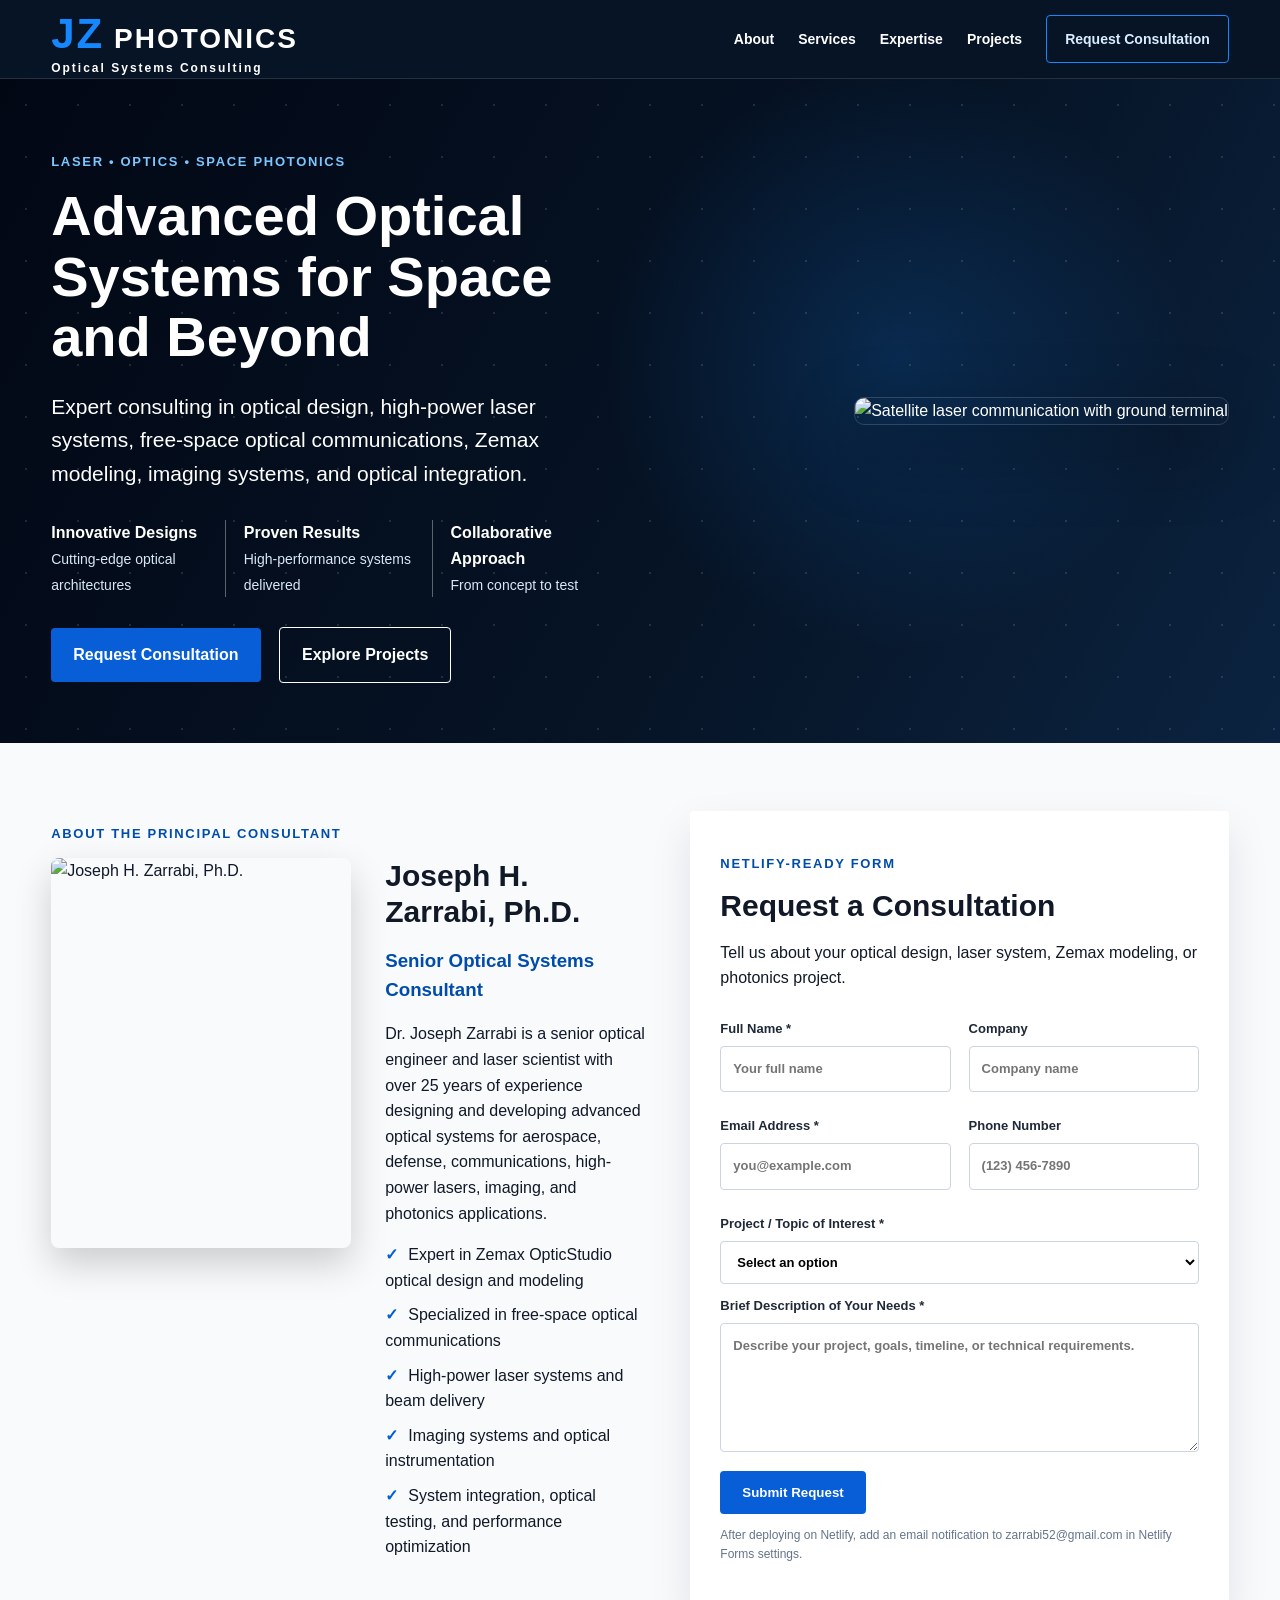
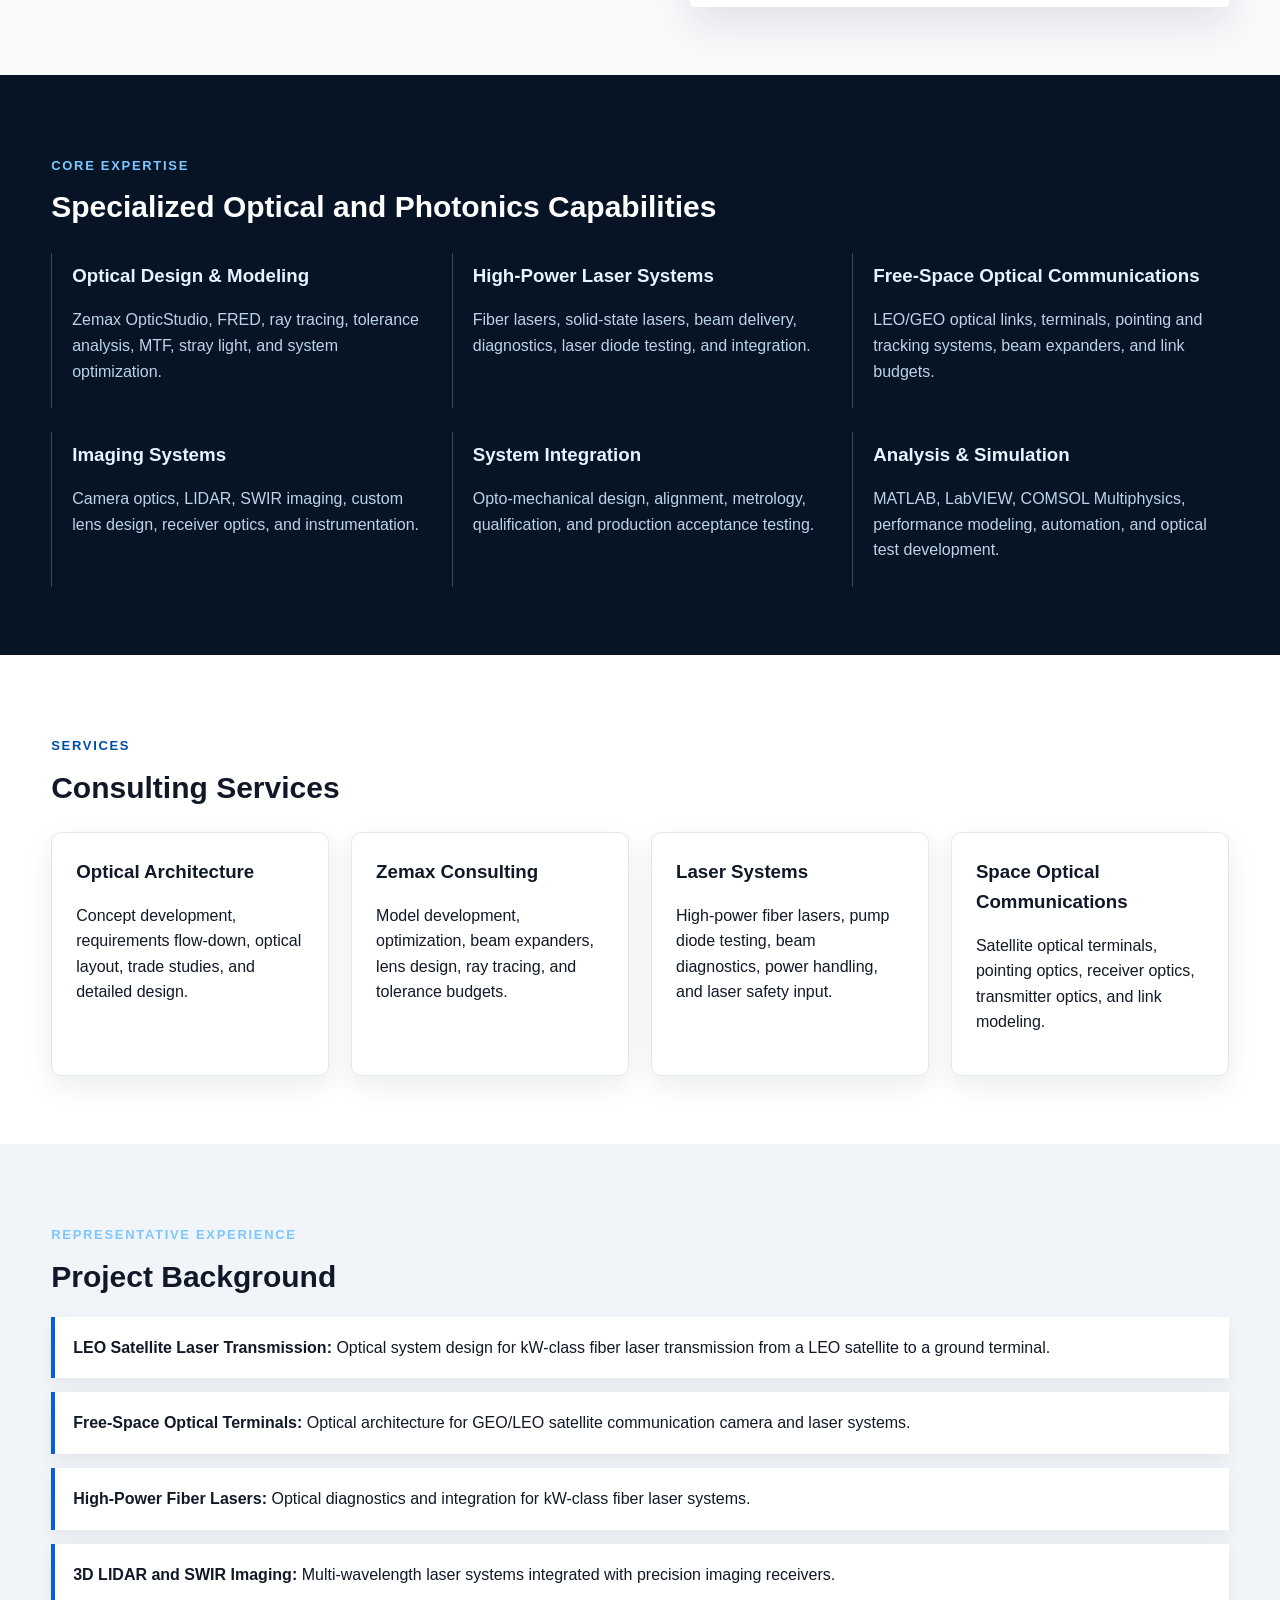
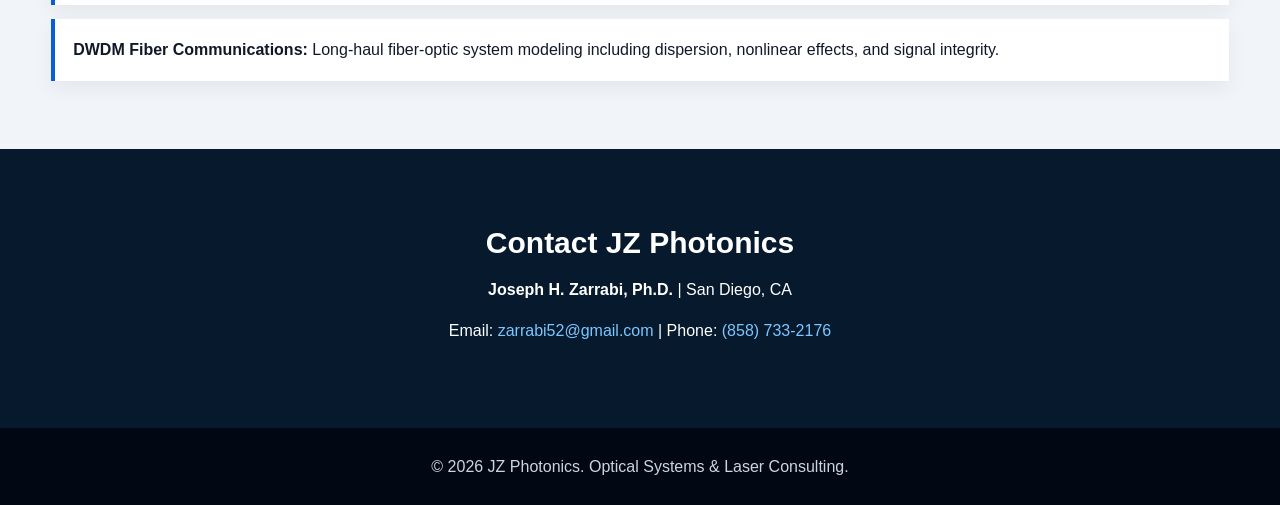
==== index.html @ c5620294 "Add files via upload" ====
<!doctype html>
<html lang="en">
<head>
<meta charset="utf-8"><meta name="viewport" content="width=device-width,initial-scale=1">
<title>JZ Photonics | Optical Systems & Laser Consulting</title>
<meta name="description" content="JZ Photonics consulting in optical design, high-power lasers, Zemax modeling, free-space optical communications, imaging systems, and optical integration.">
<link rel="stylesheet" href="styles.css">
</head>
<body>
<header class="site-header">
<div class="container nav">
<a class="logo" href="#home"><span>JZ</span> PHOTONICS <small>Optical Systems Consulting</small></a>
<nav><a href="#about">About</a><a href="#services">Services</a><a href="#expertise">Expertise</a><a href="#projects">Projects</a><a class="nav-button" href="#consultation">Request Consultation</a></nav>
</div>
</header>

<main id="home">
<section class="hero">
<div class="container hero-grid">
<div class="hero-copy">
<p class="eyebrow">Laser • Optics • Space Photonics</p>
<h1>Advanced Optical Systems for Space and Beyond</h1>
<p class="hero-text">Expert consulting in optical design, high-power laser systems, free-space optical communications, Zemax modeling, imaging systems, and optical integration.</p>
<div class="hero-highlights">
<div><strong>Innovative Designs</strong><span>Cutting-edge optical architectures</span></div>
<div><strong>Proven Results</strong><span>High-performance systems delivered</span></div>
<div><strong>Collaborative Approach</strong><span>From concept to test</span></div>
</div>
<a class="button" href="#consultation">Request Consultation</a>
<a class="button secondary" href="#projects">Explore Projects</a>
</div>
<div class="hero-image"><img src="assets/images/space-background.png" alt="Satellite laser communication with ground terminal"></div>
</div>
</section>

<section id="about" class="section about-consult">
<div class="container about-grid">
<div>
<p class="eyebrow blue">About the Principal Consultant</p>
<div class="about-card">
<img src="assets/images/joseph-zarrabi.jpg" alt="Joseph H. Zarrabi, Ph.D." class="profile-photo">
<div>
<h2>Joseph H. Zarrabi, Ph.D.</h2>
<h3>Senior Optical Systems Consultant</h3>
<p>Dr. Joseph Zarrabi is a senior optical engineer and laser scientist with over 25 years of experience designing and developing advanced optical systems for aerospace, defense, communications, high-power lasers, imaging, and photonics applications.</p>
<ul class="check-list">
<li>Expert in Zemax OpticStudio optical design and modeling</li>
<li>Specialized in free-space optical communications</li>
<li>High-power laser systems and beam delivery</li>
<li>Imaging systems and optical instrumentation</li>
<li>System integration, optical testing, and performance optimization</li>
</ul>
</div>
</div>
</div>

<div id="consultation" class="consult-box">
<p class="eyebrow blue">Netlify-Ready Form</p>
<h2>Request a Consultation</h2>
<p>Tell us about your optical design, laser system, Zemax modeling, or photonics project.</p>

<form name="consultation-request" method="POST" data-netlify="true" netlify-honeypot="bot-field" action="/thank-you.html">
<input type="hidden" name="form-name" value="consultation-request">
<p class="hidden"><label>Do not fill this out if you are human: <input name="bot-field"></label></p>

<div class="form-row">
<label>Full Name *<input type="text" name="name" required placeholder="Your full name"></label>
<label>Company<input type="text" name="company" placeholder="Company name"></label>
</div>

<div class="form-row">
<label>Email Address *<input type="email" name="email" required placeholder="you@example.com"></label>
<label>Phone Number<input type="tel" name="phone" placeholder="(123) 456-7890"></label>
</div>

<label>Project / Topic of Interest *
<select name="topic" required>
<option value="">Select an option</option>
<option>Optical System Design</option>
<option>Zemax Modeling and Optimization</option>
<option>High-Power Laser Systems</option>
<option>Free-Space Optical Communications</option>
<option>Imaging Systems</option>
<option>Optical Integration and Test</option>
<option>Other</option>
</select>
</label>

<label>Brief Description of Your Needs *
<textarea name="message" rows="5" required placeholder="Describe your project, goals, timeline, or technical requirements."></textarea>
</label>
<button class="button" type="submit">Submit Request</button>
<p class="form-note">After deploying on Netlify, add an email notification to zarrabi52@gmail.com in Netlify Forms settings.</p>
</form>
</div>
</div>
</section>

<section id="expertise" class="section expertise">
<div class="container">
<p class="eyebrow">Core Expertise</p><h2>Specialized Optical and Photonics Capabilities</h2>
<div class="expertise-grid">
<div><h3>Optical Design & Modeling</h3><p>Zemax OpticStudio, FRED, ray tracing, tolerance analysis, MTF, stray light, and system optimization.</p></div>
<div><h3>High-Power Laser Systems</h3><p>Fiber lasers, solid-state lasers, beam delivery, diagnostics, laser diode testing, and integration.</p></div>
<div><h3>Free-Space Optical Communications</h3><p>LEO/GEO optical links, terminals, pointing and tracking systems, beam expanders, and link budgets.</p></div>
<div><h3>Imaging Systems</h3><p>Camera optics, LIDAR, SWIR imaging, custom lens design, receiver optics, and instrumentation.</p></div>
<div><h3>System Integration</h3><p>Opto-mechanical design, alignment, metrology, qualification, and production acceptance testing.</p></div>
<div><h3>Analysis & Simulation</h3><p>MATLAB, LabVIEW, COMSOL Multiphysics, performance modeling, automation, and optical test development.</p></div>
</div>
</div>
</section>

<section id="services" class="section"><div class="container">
<p class="eyebrow blue">Services</p><h2>Consulting Services</h2>
<div class="cards">
<article><h3>Optical Architecture</h3><p>Concept development, requirements flow-down, optical layout, trade studies, and detailed design.</p></article>
<article><h3>Zemax Consulting</h3><p>Model development, optimization, beam expanders, lens design, ray tracing, and tolerance budgets.</p></article>
<article><h3>Laser Systems</h3><p>High-power fiber lasers, pump diode testing, beam diagnostics, power handling, and laser safety input.</p></article>
<article><h3>Space Optical Communications</h3><p>Satellite optical terminals, pointing optics, receiver optics, transmitter optics, and link modeling.</p></article>
</div></div></section>

<section id="projects" class="section projects"><div class="container">
<p class="eyebrow">Representative Experience</p><h2>Project Background</h2>
<div class="project-list">
<div><strong>LEO Satellite Laser Transmission:</strong> Optical system design for kW-class fiber laser transmission from a LEO satellite to a ground terminal.</div>
<div><strong>Free-Space Optical Terminals:</strong> Optical architecture for GEO/LEO satellite communication camera and laser systems.</div>
<div><strong>High-Power Fiber Lasers:</strong> Optical diagnostics and integration for kW-class fiber laser systems.</div>
<div><strong>3D LIDAR and SWIR Imaging:</strong> Multi-wavelength laser systems integrated with precision imaging receivers.</div>
<div><strong>DWDM Fiber Communications:</strong> Long-haul fiber-optic system modeling including dispersion, nonlinear effects, and signal integrity.</div>
</div></div></section>

<section class="section contact-footer"><div class="container">
<h2>Contact JZ Photonics</h2>
<p><strong>Joseph H. Zarrabi, Ph.D.</strong> | San Diego, CA</p>
<p>Email: <a href="mailto:zarrabi52@gmail.com">zarrabi52@gmail.com</a> | Phone: <a href="tel:+18587332176">(858) 733-2176</a></p>
</div></section>
</main>
<footer><div class="container">© 2026 JZ Photonics. Optical Systems & Laser Consulting.</div></footer>
</body></html>
---- styles.css ----
*{box-sizing:border-box}html{scroll-behavior:smooth}body{margin:0;font-family:Arial,Helvetica,sans-serif;color:#111827;background:#fff;line-height:1.6}a{text-decoration:none;color:inherit}.container{width:min(1180px,92%);margin:auto}.site-header{position:sticky;top:0;z-index:10;background:#061426;color:white;border-bottom:1px solid rgba(255,255,255,.12)}.nav{min-height:76px;display:flex;align-items:center;justify-content:space-between}.logo{font-size:28px;font-weight:800;letter-spacing:2px}.logo span{color:#1688ff;font-size:42px}.logo small{display:block;font-size:12px;letter-spacing:2px;font-weight:600;margin-top:-8px}nav{display:flex;align-items:center;gap:24px;font-weight:700;font-size:14px}.nav-button{border:1px solid #1688ff;color:#d8edff;padding:12px 18px;border-radius:4px}.hero{position:relative;background:radial-gradient(circle at 70% 42%,rgba(22,136,255,.18),transparent 30%),linear-gradient(120deg,#020714,#061426 60%,#0b2340);color:white;min-height:560px;display:flex;align-items:center;overflow:hidden}.hero:before{content:"";position:absolute;inset:0;background-image:radial-gradient(#fff 1px,transparent 1px);background-size:52px 52px;opacity:.12}.hero-grid{position:relative;z-index:2;display:grid;grid-template-columns:.93fr 1.07fr;gap:34px;align-items:center}.hero-copy{padding:60px 0}.hero-image{justify-self:end}.hero-image img{display:block;width:min(640px,100%);border-radius:10px;box-shadow:0 24px 70px rgba(0,0,0,.38);border:1px solid rgba(255,255,255,.15)}.eyebrow{text-transform:uppercase;letter-spacing:.13em;color:#7cc7ff;font-weight:900;font-size:13px}.eyebrow.blue{color:#004cab}h1{font-size:56px;line-height:1.08;margin:12px 0 22px;max-width:720px}h2{font-size:30px;line-height:1.2;margin:8px 0 16px}h3{margin:0 0 8px}.hero-text{font-size:21px;max-width:640px}.hero-highlights{display:flex;gap:20px;margin:30px 0}.hero-highlights div{border-left:1px solid rgba(255,255,255,.35);padding-left:18px;max-width:200px}.hero-highlights div:first-child{border-left:0;padding-left:0}.hero-highlights strong{display:block}.hero-highlights span{font-size:14px;color:#d9e7f5}.button{display:inline-block;background:#075ed6;color:white;border:0;border-radius:4px;padding:14px 22px;font-weight:800;cursor:pointer}.button.secondary{background:transparent;border:1px solid white;margin-left:14px}.section{padding:68px 0}.about-consult{background:#f8fafc}.about-grid{display:grid;grid-template-columns:1.05fr .95fr;gap:44px;align-items:start}.about-card{display:grid;grid-template-columns:300px 1fr;gap:34px;align-items:start}.profile-photo{width:300px;height:390px;object-fit:cover;border-radius:8px;box-shadow:0 16px 36px rgba(0,0,0,.18)}.about-card h2{margin-top:0}.about-card h3{color:#004cab}.check-list{padding-left:0;list-style:none}.check-list li{margin:9px 0}.check-list li:before{content:"✓";color:#005fd1;font-weight:900;margin-right:10px}.consult-box{background:white;padding:30px;border-radius:4px;box-shadow:0 18px 42px rgba(15,23,42,.1)}form label{display:block;font-size:13px;font-weight:800;margin:12px 0;color:#1f2937}.hidden{display:none}.form-row{display:grid;grid-template-columns:1fr 1fr;gap:18px}input,select,textarea{width:100%;padding:12px;border:1px solid #cbd5e1;border-radius:4px;margin-top:6px;font:inherit;background:white}textarea{resize:vertical}.form-note{font-size:12px;color:#64748b}.expertise{background:#061426;color:white}.expertise h2{color:white}.expertise-grid{display:grid;grid-template-columns:repeat(3,1fr);gap:24px;margin-top:28px}.expertise-grid div{border-left:1px solid rgba(255,255,255,.22);padding:8px 0 8px 20px}.expertise-grid h3{color:#e5f4ff}.expertise-grid p{color:#bdd3e7}.cards{display:grid;grid-template-columns:repeat(4,1fr);gap:22px;margin-top:26px}.cards article{background:#fff;border:1px solid #e2e8f0;padding:24px;border-radius:10px;box-shadow:0 10px 28px rgba(15,23,42,.08)}.projects{background:#f1f5f9}.project-list{display:grid;gap:14px;margin-top:22px}.project-list div{background:white;border-left:4px solid #075ed6;padding:18px;box-shadow:0 8px 20px rgba(15,23,42,.06)}.contact-footer{background:#07192d;color:white;text-align:center}.contact-footer h2{color:white}.contact-footer a{color:#7cc7ff}footer{padding:26px 0;background:#020714;color:#cbd5e1;text-align:center}@media(max-width:960px){nav{display:none}.hero-grid,.about-grid,.about-card,.expertise-grid,.cards,.form-row{grid-template-columns:1fr}.hero{min-height:auto}.hero-copy{padding:70px 0 20px}.hero-image{padding-bottom:50px;justify-self:start}.hero-highlights{flex-direction:column}.profile-photo{width:100%;height:auto}h1{font-size:40px}.button.secondary{margin-left:0;margin-top:10px}}
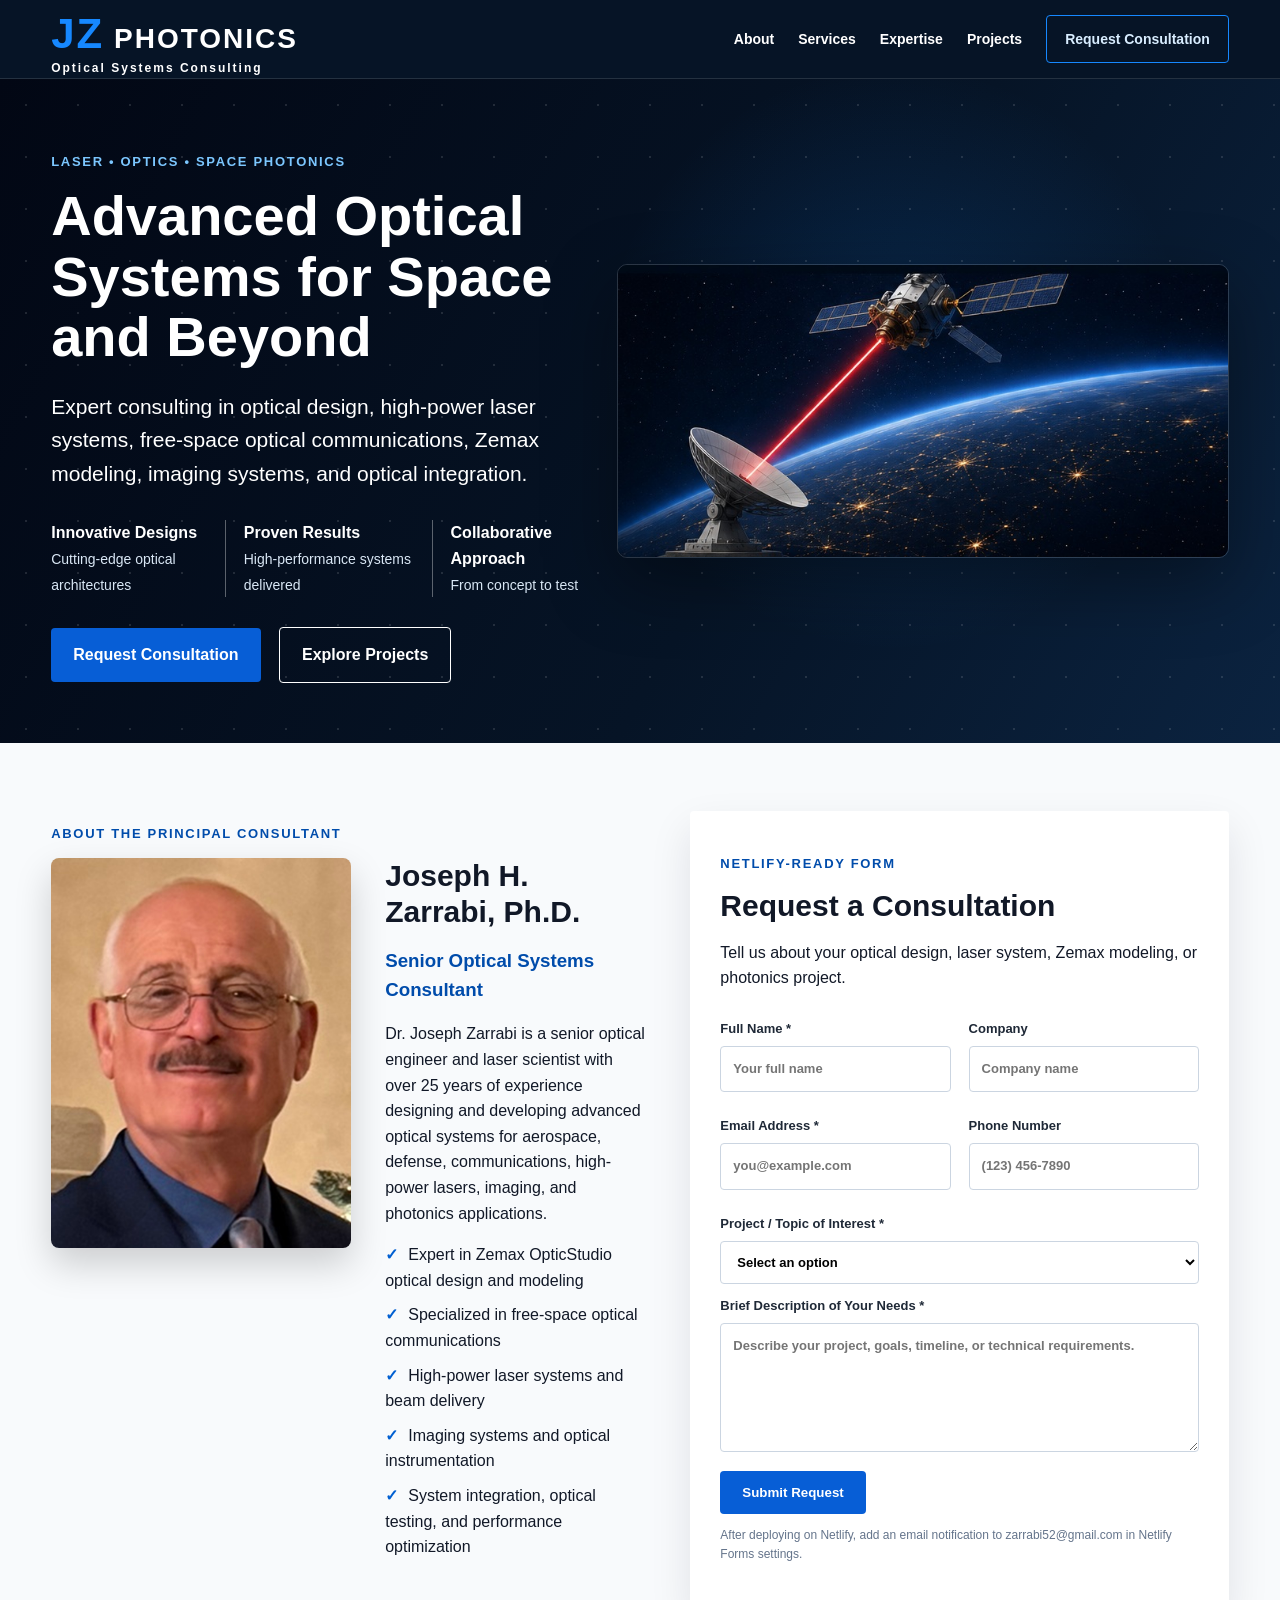
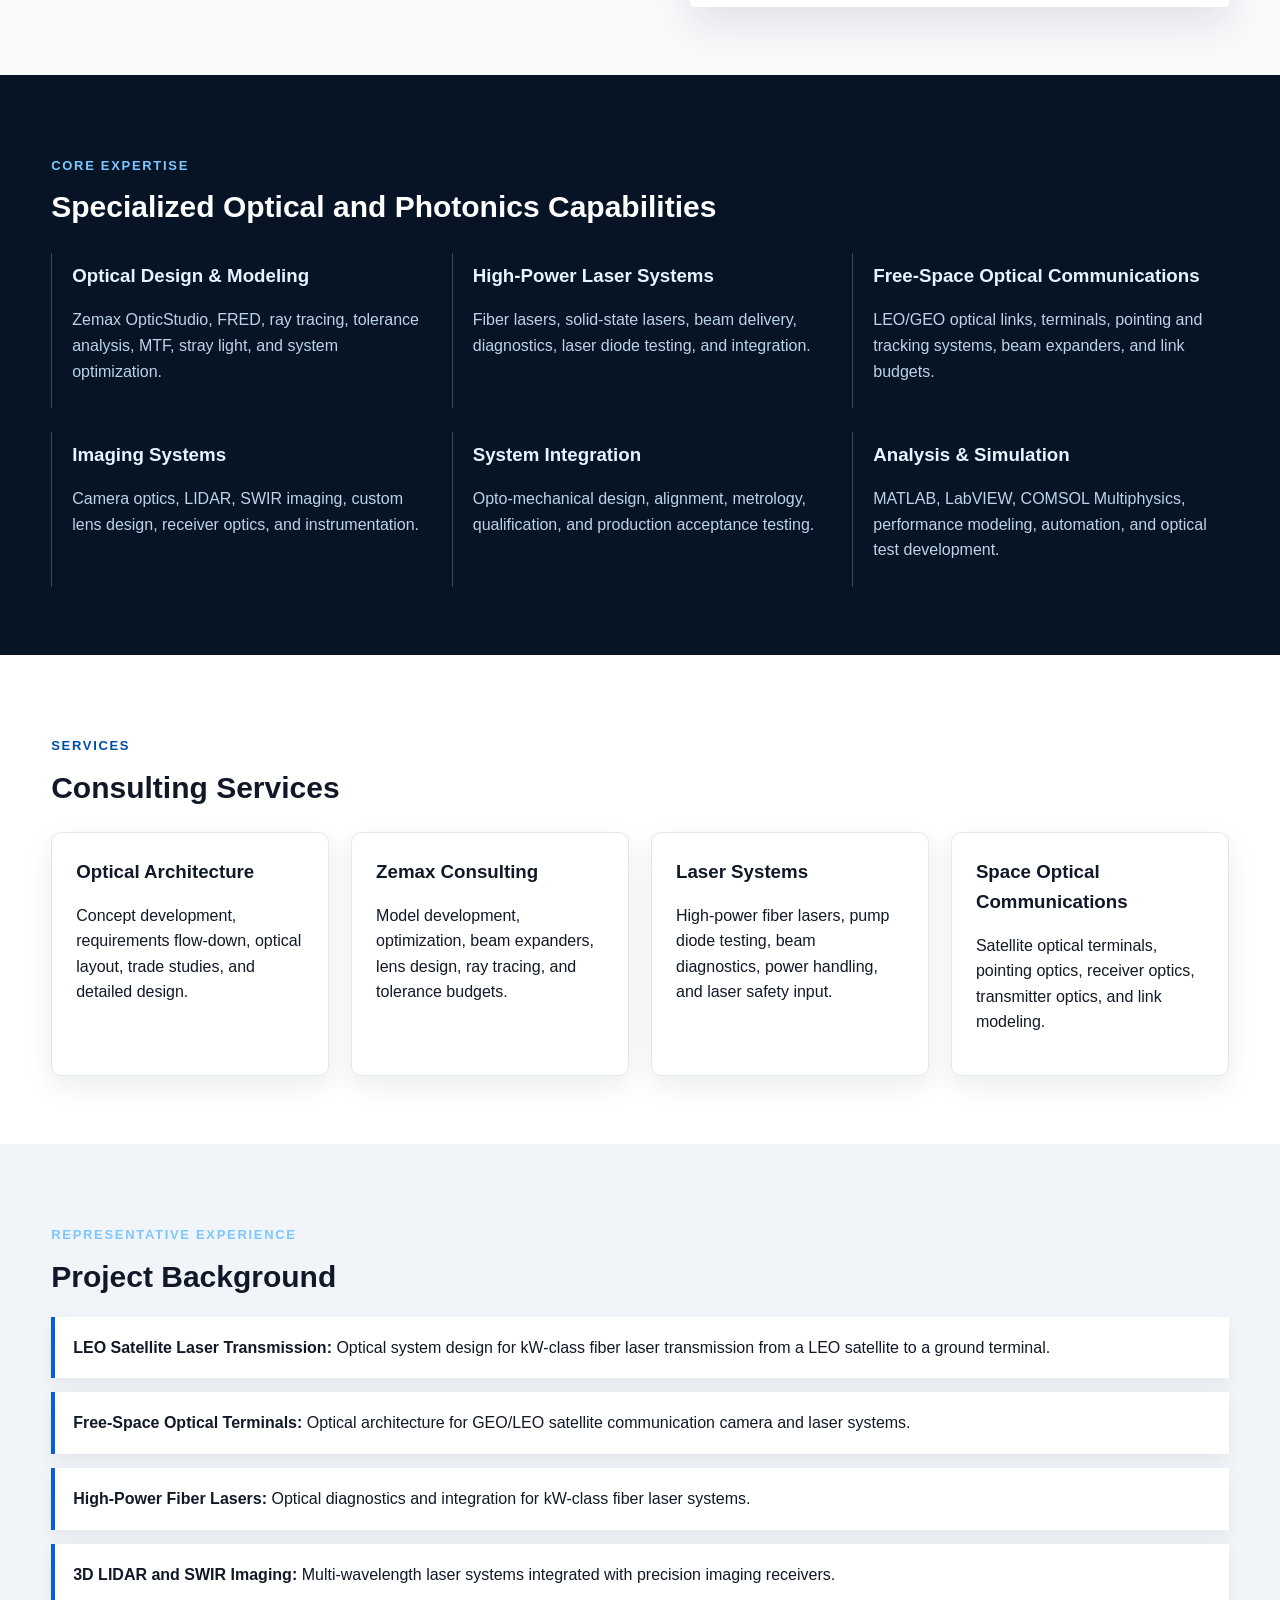
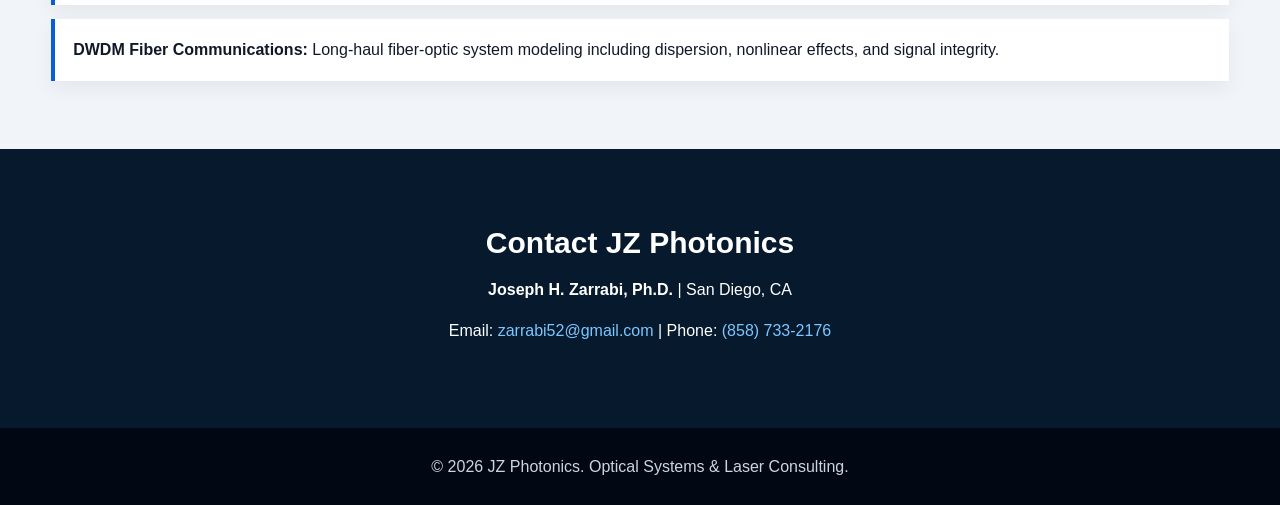
==== commit 61caa51d: "Update image sources in index.html" ====
--- a/index.html
+++ b/index.html
@@ -29,7 +29,7 @@
 <a class="button" href="#consultation">Request Consultation</a>
 <a class="button secondary" href="#projects">Explore Projects</a>
 </div>
-<div class="hero-image"><img src="assets/images/space-background.png" alt="Satellite laser communication with ground terminal"></div>
+<div class="hero-image"><img src="space-background.png" alt="Satellite laser communication with ground terminal"></div>
 </div>
 </section>
 
@@ -38,7 +38,7 @@
 <div>
 <p class="eyebrow blue">About the Principal Consultant</p>
 <div class="about-card">
-<img src="assets/images/joseph-zarrabi.jpg" alt="Joseph H. Zarrabi, Ph.D." class="profile-photo">
+<img src="joseph-zarrabi.jpg" alt="Joseph H. Zarrabi, Ph.D." class="profile-photo">
 <div>
 <h2>Joseph H. Zarrabi, Ph.D.</h2>
 <h3>Senior Optical Systems Consultant</h3>
